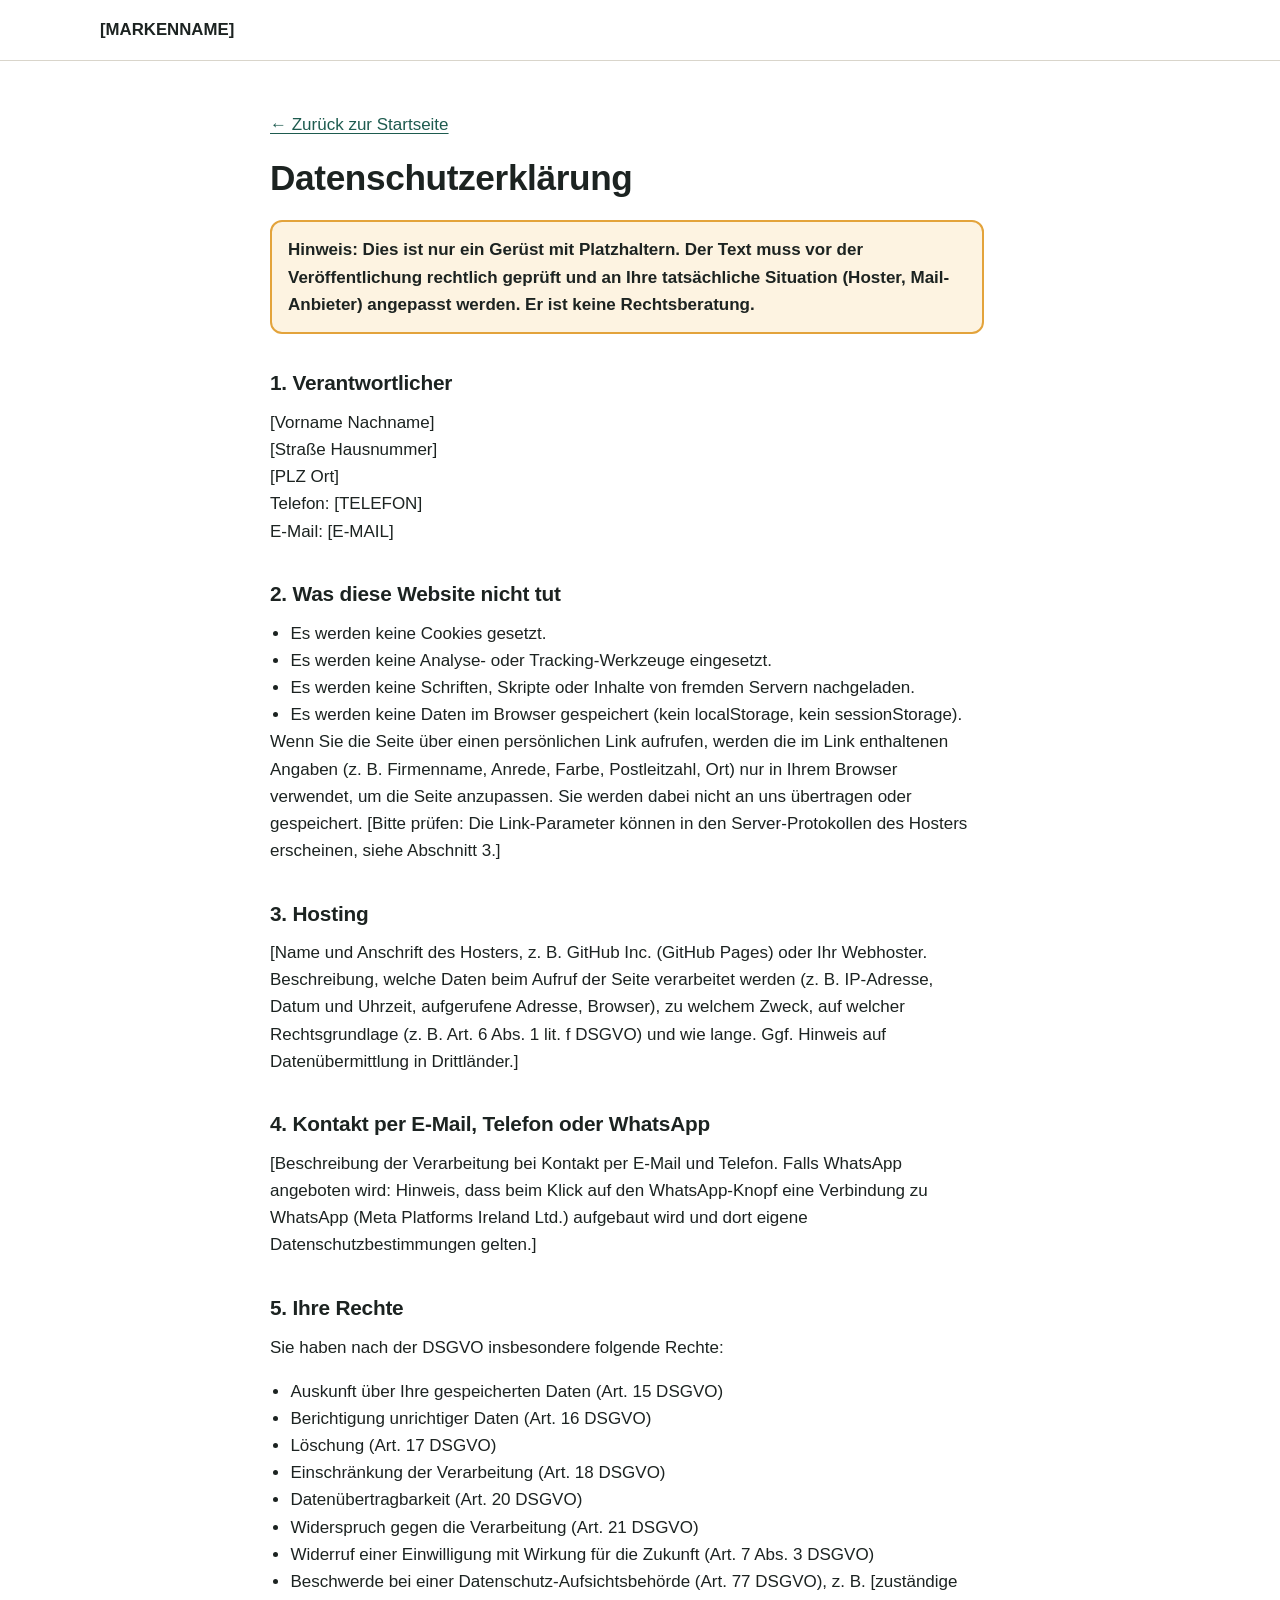
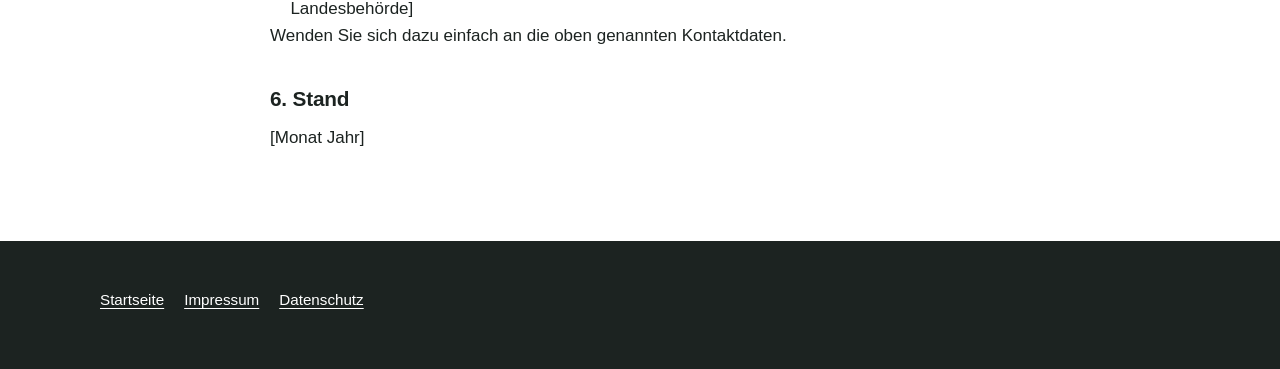
==== datenschutz.html @ 6f890421 "Landingpage auf alle Handwerksbetriebe ausrichten, Browser-Cache umgehen - Neues Standard-Gewerk „ha" ====
<!doctype html>
<html lang="de">
<head>
  <meta charset="utf-8">
  <meta name="viewport" content="width=device-width, initial-scale=1">
  <meta name="robots" content="noindex, nofollow">
  <title>Datenschutzerklärung</title>
  <meta name="description" content="Datenschutzerklärung: keine Cookies, kein Tracking, keine fremden Server.">
  <link rel="icon" href="data:image/svg+xml,%3Csvg xmlns='http://www.w3.org/2000/svg' viewBox='0 0 32 32'%3E%3Crect width='32' height='32' rx='7' fill='%231E5B4F'/%3E%3Cpath d='M9 17l4.5 4.5L23 11' fill='none' stroke='%23E3A33B' stroke-width='3.5' stroke-linecap='round' stroke-linejoin='round'/%3E%3C/svg%3E">
  <link rel="stylesheet" href="style.css?v=5">
</head>
<body>
<header class="site-header">
  <div class="wrap header-inner">
    <a class="logo" href="index.html">[MARKENNAME]</a>
  </div>
</header>

<main class="page">
  <div class="wrap narrow">
    <a class="back-link" href="index.html">← Zurück zur Startseite</a>
    <h1>Datenschutzerklärung</h1>

    <p class="placeholder-note">Hinweis: Dies ist nur ein Gerüst mit Platzhaltern. Der Text muss vor der Veröffentlichung rechtlich geprüft und an Ihre tatsächliche Situation (Hoster, Mail-Anbieter) angepasst werden. Er ist keine Rechtsberatung.</p>

    <h2>1. Verantwortlicher</h2>
    <p>
      [Vorname Nachname]<br>
      [Straße Hausnummer]<br>
      [PLZ Ort]<br>
      Telefon: [TELEFON]<br>
      E-Mail: [E-MAIL]
    </p>

    <h2>2. Was diese Website nicht tut</h2>
    <ul>
      <li>Es werden keine Cookies gesetzt.</li>
      <li>Es werden keine Analyse- oder Tracking-Werkzeuge eingesetzt.</li>
      <li>Es werden keine Schriften, Skripte oder Inhalte von fremden Servern nachgeladen.</li>
      <li>Es werden keine Daten im Browser gespeichert (kein localStorage, kein sessionStorage).</li>
    </ul>
    <p>Wenn Sie die Seite über einen persönlichen Link aufrufen, werden die im Link enthaltenen Angaben (z. B. Firmenname, Anrede, Farbe, Postleitzahl, Ort) nur in Ihrem Browser verwendet, um die Seite anzupassen. Sie werden dabei nicht an uns übertragen oder gespeichert. [Bitte prüfen: Die Link-Parameter können in den Server-Protokollen des Hosters erscheinen, siehe Abschnitt 3.]</p>

    <h2>3. Hosting</h2>
    <p>[Name und Anschrift des Hosters, z. B. GitHub Inc. (GitHub Pages) oder Ihr Webhoster. Beschreibung, welche Daten beim Aufruf der Seite verarbeitet werden (z. B. IP-Adresse, Datum und Uhrzeit, aufgerufene Adresse, Browser), zu welchem Zweck, auf welcher Rechtsgrundlage (z. B. Art. 6 Abs. 1 lit. f DSGVO) und wie lange. Ggf. Hinweis auf Datenübermittlung in Drittländer.]</p>

    <h2>4. Kontakt per E-Mail, Telefon oder WhatsApp</h2>
    <p>[Beschreibung der Verarbeitung bei Kontakt per E-Mail und Telefon. Falls WhatsApp angeboten wird: Hinweis, dass beim Klick auf den WhatsApp-Knopf eine Verbindung zu WhatsApp (Meta Platforms Ireland Ltd.) aufgebaut wird und dort eigene Datenschutzbestimmungen gelten.]</p>

    <h2>5. Ihre Rechte</h2>
    <p>Sie haben nach der DSGVO insbesondere folgende Rechte:</p>
    <ul>
      <li>Auskunft über Ihre gespeicherten Daten (Art. 15 DSGVO)</li>
      <li>Berichtigung unrichtiger Daten (Art. 16 DSGVO)</li>
      <li>Löschung (Art. 17 DSGVO)</li>
      <li>Einschränkung der Verarbeitung (Art. 18 DSGVO)</li>
      <li>Datenübertragbarkeit (Art. 20 DSGVO)</li>
      <li>Widerspruch gegen die Verarbeitung (Art. 21 DSGVO)</li>
      <li>Widerruf einer Einwilligung mit Wirkung für die Zukunft (Art. 7 Abs. 3 DSGVO)</li>
      <li>Beschwerde bei einer Datenschutz-Aufsichtsbehörde (Art. 77 DSGVO), z. B. [zuständige Landesbehörde]</li>
    </ul>
    <p>Wenden Sie sich dazu einfach an die oben genannten Kontaktdaten.</p>

    <h2>6. Stand</h2>
    <p>[Monat Jahr]</p>
  </div>
</main>

<footer class="site-footer">
  <div class="wrap footer-inner">
    <nav aria-label="Rechtliches">
      <ul>
        <li><a href="index.html">Startseite</a></li>
        <li><a href="impressum.html">Impressum</a></li>
        <li><a href="datenschutz.html" aria-current="page">Datenschutz</a></li>
      </ul>
    </nav>
  </div>
</footer>
</body>
</html>
---- style.css ----
/* ==========================================================
   Landingpage Anfrage-Assistent – Gestaltung
   Farben werden aus config.js überschrieben (--primary, --accent).
   ========================================================== */

:root {
  --primary: #1E5B4F;
  --primary-dark: #154238;
  --on-primary: #ffffff;
  --accent: #E3A33B;
  --on-accent: #1c2321;
  --demo-accent: #1E5B4F;
  --on-demo: #ffffff;

  --ink: #1c2321;
  --muted: #4b5753;
  --bg: #ffffff;
  --bg-soft: #f6f4ef;
  --bg-tint: #eaf1ee;
  --line: #d9d5cb;
  --line-strong: #8c948f;
  --danger: #a4231b;
  --danger-bg: #fbeceb;
  --warn-bg: #fdf3e1;
  --focus: #0b57d0;

  --radius: 14px;
  --radius-small: 10px;
  --shadow: 0 1px 2px rgba(28, 35, 33, .06), 0 8px 24px rgba(28, 35, 33, .08);
  --header-h: 60px;
  --font: -apple-system, BlinkMacSystemFont, "Segoe UI", Roboto, "Helvetica Neue", Arial, sans-serif;
  color-scheme: light;
}

*, *::before, *::after { box-sizing: border-box; }

html {
  -webkit-text-size-adjust: 100%;
  text-size-adjust: 100%;
  scroll-behavior: smooth;
  scroll-padding-top: calc(var(--header-h) + 12px);
}

body {
  margin: 0;
  background: var(--bg);
  color: var(--ink);
  font-family: var(--font);
  font-size: 1.0625rem;   /* 17px */
  line-height: 1.6;
  overflow-x: hidden;
}

img, svg { max-width: 100%; }
p { margin: 0 0 1em; }
h1, h2, h3 { line-height: 1.2; margin: 0 0 .6em; color: var(--ink); letter-spacing: -.01em; }
h1 { font-size: clamp(1.75rem, 1.2rem + 3.2vw, 2.9rem); font-weight: 800; }
h2 { font-size: clamp(1.5rem, 1.15rem + 1.8vw, 2.2rem); font-weight: 800; }
h3 { font-size: 1.125rem; font-weight: 700; }
a { color: var(--primary); text-decoration-thickness: 1px; text-underline-offset: 3px; }
a:hover { color: var(--primary-dark); }
strong { font-weight: 700; }
small { font-size: .875em; }
ul, ol { padding: 0; margin: 0; }

:focus-visible { outline: 3px solid var(--focus); outline-offset: 3px; border-radius: 4px; }

.sprite { position: absolute; width: 0; height: 0; overflow: hidden; }
.icon {
  width: 1.25em; height: 1.25em; flex: none;
  fill: none; stroke: currentColor; stroke-width: 1.9;
  stroke-linecap: round; stroke-linejoin: round;
  vertical-align: -.2em;
}

.visually-hidden {
  position: absolute !important; width: 1px; height: 1px; padding: 0; margin: -1px;
  overflow: hidden; clip: rect(0 0 0 0); white-space: nowrap; border: 0;
}
.muted { color: var(--muted); }
[hidden] { display: none !important; }

.skip-link {
  position: absolute; left: 12px; top: -100px; z-index: 100;
  background: var(--ink); color: #fff; padding: 12px 16px; border-radius: 8px;
}
.skip-link:focus { top: 12px; color: #fff; }

.wrap { width: 100%; max-width: 1120px; margin: 0 auto; padding: 0 20px; }
.wrap.narrow { max-width: 780px; }
@media (max-width: 359px) { .wrap { padding: 0 16px; } }

/* ---------- Knöpfe ---------- */
.btn {
  display: inline-flex; align-items: center; justify-content: center; gap: .5em;
  min-height: 52px; padding: 12px 22px;
  border: 2px solid transparent; border-radius: 12px;
  font: inherit; font-weight: 700; font-size: 1.0625rem; line-height: 1.2;
  text-align: center; text-decoration: none; cursor: pointer;
  transition: background-color .15s, border-color .15s, color .15s, transform .15s;
}
.btn:active { transform: translateY(1px); }
.btn-primary { background: var(--primary); color: var(--on-primary); }
.btn-primary:hover { background: var(--primary-dark); color: var(--on-primary); }
.btn-secondary { background: var(--bg); color: var(--primary); border-color: var(--primary); }
.btn-secondary:hover { background: var(--bg-tint); color: var(--primary-dark); }
.btn-accent { background: var(--accent); color: var(--on-accent); }
.btn-accent:hover { background: #d4922a; color: var(--on-accent); }
.btn-ghost { background: transparent; color: var(--ink); border-color: var(--line); }
.btn-ghost:hover { border-color: var(--line-strong); }
.btn-small { min-height: 48px; padding: 8px 16px; font-size: 1rem; border-radius: 10px; }
.btn[disabled] { opacity: .6; cursor: progress; }
.btn-row { display: flex; flex-wrap: wrap; gap: 12px; }
.btn-row-tight { gap: 8px; }

/* ---------- 1. Kopfzeile ---------- */
.site-header {
  position: sticky; top: 0; z-index: 50;
  background: rgba(255, 255, 255, .96);
  border-bottom: 1px solid var(--line);
}
@supports (backdrop-filter: blur(8px)) {
  .site-header { background: rgba(255, 255, 255, .88); backdrop-filter: blur(8px); }
}
.header-inner { display: flex; align-items: center; justify-content: space-between; gap: 12px; min-height: var(--header-h); }
.logo {
  display: inline-flex; align-items: center; gap: 10px; min-height: 48px;
  color: var(--ink); font-weight: 800; font-size: 1.05rem; text-decoration: none;
  overflow: hidden; white-space: nowrap; text-overflow: ellipsis; min-width: 0;
}
.logo span:last-child { overflow: hidden; text-overflow: ellipsis; }
.logo-mark {
  display: inline-grid; place-items: center; width: 32px; height: 32px; flex: none;
  background: var(--primary); color: var(--accent); border-radius: 8px;
}
.logo-mark .icon { stroke-width: 3; width: 20px; height: 20px; }
.site-header .btn-small { min-height: 44px; padding: 8px 14px; font-size: .95rem; white-space: nowrap; }
@media (max-width: 359px) {
  .site-header .btn-small { padding: 8px 10px; font-size: .875rem; }
  .logo-mark { display: none; }
}

/* ---------- 2. Hero ---------- */
.hero { padding: 28px 0 56px; background: linear-gradient(180deg, var(--bg-tint) 0%, var(--bg) 100%); }
.hero-grid { display: grid; gap: 40px; align-items: center; }
.eyebrow {
  display: inline-block; margin-bottom: .9em; padding: 4px 12px;
  background: var(--bg); border: 1px solid var(--line); border-radius: 999px;
  color: var(--primary-dark); font-weight: 700; font-size: .95rem;
}
.greeting { font-size: 1.0625rem; font-weight: 500; color: var(--ink); margin-bottom: .6em; }
.hero h1 { max-width: 20ch; }
.lead { font-size: 1.125rem; color: var(--ink); max-width: 36em; margin-bottom: 1.4em; }
.trust {
  list-style: none; display: flex; flex-wrap: wrap; gap: 6px 16px;
  margin-top: 22px; color: var(--muted); font-size: .95rem;
}
.trust li { display: inline-flex; align-items: center; gap: 6px; }
.trust li::before {
  content: ""; width: 8px; height: 8px; border-radius: 50%; background: var(--accent); flex: none;
}

.hero-visual { margin: 0; display: grid; justify-items: center; gap: 12px; }
.hero-visual figcaption { color: var(--muted); font-size: .95rem; text-align: center; }

/* Handy-Nachbau */
.phone {
  width: 280px; height: 540px;
  padding: 10px; border-radius: 40px;
  background: #1c2321;
  box-shadow: 0 30px 60px -20px rgba(28, 35, 33, .45), inset 0 0 0 2px #3a4541;
}
.phone-screen {
  height: 100%; border-radius: 31px; overflow: hidden;
  background: #fff; display: flex; flex-direction: column;
  font-size: 13px; line-height: 1.35; color: #1c2321;
}
.ph-status { display: flex; justify-content: space-between; align-items: center; padding: 10px 22px 4px; font-weight: 700; font-size: 12px; }
.ph-dots { width: 54px; height: 10px; border-radius: 5px; background: #1c2321; }
.ph-top { background: var(--demo-accent); color: var(--on-demo); padding: 12px 16px; font-weight: 800; font-size: 15px; overflow: hidden; white-space: nowrap; text-overflow: ellipsis; }
.ph-body { flex: 1; display: flex; flex-direction: column; padding: 14px 14px 16px; }
.ph-progress { display: grid; gap: 6px; font-size: 11.5px; color: #4b5753; margin-bottom: 12px; }
.ph-bar { height: 6px; background: #e7e5df; border-radius: 3px; overflow: hidden; }
.ph-bar span { display: block; width: 16.7%; height: 100%; background: var(--demo-accent); }
.ph-q { font-weight: 800; font-size: 17px; margin: 0 0 12px; }
.ph-tiles { display: grid; grid-template-columns: 1fr 1fr; gap: 8px; }
.ph-tile {
  display: flex; flex-direction: column; align-items: center; justify-content: center; gap: 6px;
  min-height: 84px; padding: 8px 6px; text-align: center;
  border: 1.5px solid #d9d5cb; border-radius: 12px; font-weight: 600; font-size: 12.5px;
  overflow: hidden;
}
.ph-tile .icon { width: 26px; height: 26px; color: var(--demo-accent); }
.ph-tile.is-selected { border-color: var(--demo-accent); box-shadow: inset 0 0 0 1.5px var(--demo-accent); background: color-mix(in srgb, var(--demo-accent) 8%, #fff); }
.ph-next {
  margin-top: auto; display: block; text-align: center; padding: 12px;
  border-radius: 10px; background: var(--demo-accent); color: var(--on-demo); font-weight: 800; font-size: 14px;
}

@media (min-width: 900px) {
  .hero { padding: 56px 0 80px; }
  .hero-grid { grid-template-columns: 1.2fr .8fr; gap: 56px; }
  .lead { font-size: 1.25rem; }
  .phone { width: 300px; height: 580px; }
}

/* ---------- Abschnitte allgemein ---------- */
.section { padding: clamp(56px, 8vw, 100px) 0; }
.section-soft { background: var(--bg-soft); }
.section-lead { font-size: 1.125rem; max-width: 40em; color: var(--ink); margin-bottom: 2em; }
.section-note { max-width: 40em; margin-top: 2em; font-size: 1.0625rem; }

/* ---------- 3. Problem ---------- */
.problems { list-style: none; display: grid; gap: 20px; margin-top: 1.4em; }
.problems li { display: flex; gap: 16px; align-items: flex-start; }
.problems p { margin: 0; max-width: 32em; padding-top: 8px; }
.problem-icon {
  display: grid; place-items: center; width: 48px; height: 48px; flex: none;
  border-radius: 12px; background: var(--bg); border: 1px solid var(--line); color: var(--primary);
}
.problem-icon .icon { width: 26px; height: 26px; }
@media (min-width: 760px) {
  .problems { grid-template-columns: 1fr 1fr; gap: 28px 40px; }
}

/* ---------- 4. Ablauf ---------- */
.steps { list-style: none; display: grid; gap: 0; margin-top: 1.4em; counter-reset: none; }
.steps li { position: relative; padding: 0 0 32px 68px; }
.steps li:last-child { padding-bottom: 0; }
.steps li::before {  /* Verbindungslinie */
  content: ""; position: absolute; left: 23px; top: 48px; bottom: 0; width: 2px;
  background: repeating-linear-gradient(180deg, var(--line-strong) 0 6px, transparent 6px 12px);
}
.steps li:last-child::before { display: none; }
.step-num {
  position: absolute; left: 0; top: 0;
  display: grid; place-items: center; width: 48px; height: 48px; border-radius: 50%;
  background: var(--primary); color: var(--on-primary); font-weight: 800; font-size: 1.25rem;
}
.steps h3 { font-size: 1.1875rem; padding-top: 10px; max-width: 26em; }
.steps p { color: var(--ink); margin: 0; max-width: 32em; }

@media (min-width: 760px) {
  .steps { grid-template-columns: repeat(3, 1fr); gap: 32px; }
  .steps li { padding: 68px 0 0; }
  .steps li::before { left: 60px; right: -24px; top: 23px; bottom: auto; width: auto; height: 2px;
    background: repeating-linear-gradient(90deg, var(--line-strong) 0 6px, transparent 6px 12px); }
  .steps h3 { padding-top: 0; }
}

.flow { margin-top: 44px; padding-top: 28px; border-top: 1px solid var(--line); }
.flow-title { font-weight: 700; margin-bottom: 12px; }
.flow-list { list-style: none; display: flex; flex-wrap: wrap; gap: 8px; counter-reset: flow; }
.flow-list li {
  counter-increment: flow; display: inline-flex; align-items: center; gap: 8px;
  padding: 6px 14px 6px 6px; border-radius: 999px; background: var(--bg-tint); font-weight: 600; font-size: .975rem;
}
.flow-list li::before {
  content: counter(flow); display: grid; place-items: center; width: 28px; height: 28px; border-radius: 50%;
  background: var(--bg); color: var(--primary-dark); font-weight: 800; font-size: .875rem;
}

/* ---------- 5. E-Mail ---------- */
.mail-grid { display: grid; gap: 36px; align-items: start; }
@media (min-width: 900px) { .mail-grid { grid-template-columns: 1.35fr 1fr; gap: 48px; } }

.mail {
  position: relative; background: var(--bg); border: 1px solid var(--line);
  border-radius: var(--radius); box-shadow: var(--shadow); overflow: hidden; font-size: 1rem;
}
.example-badge {
  position: absolute; top: 12px; right: 12px; margin: 0; padding: 3px 10px;
  background: var(--warn-bg); border: 1px solid #e8c98f; color: #6b4a0e; border-radius: 999px;
  font-size: .8125rem; font-weight: 700;
}
.mail-head { padding: 48px 18px 14px; border-bottom: 1px solid var(--line); background: #fbfaf7; }
.mail-head p { margin: 0 0 6px; overflow-wrap: anywhere; }
.mh-label { display: inline-block; min-width: 6.5em; color: var(--muted); font-size: .875rem; }
.mail-subject strong { font-size: 1.0625rem; }
.mail-body { padding: 16px 18px 20px; }
.urgency {
  display: flex; align-items: center; gap: 10px; flex-wrap: wrap;
  margin: 0 0 16px; padding: 12px 14px; border-radius: var(--radius-small);
  background: var(--danger-bg); border-left: 6px solid var(--danger); color: #6e1812; font-weight: 700;
}
.urgency.is-normal { background: var(--bg-tint); border-left-color: var(--primary); color: var(--primary-dark); }
.facts { display: grid; grid-template-columns: 1fr 1fr; gap: 10px; margin: 0 0 18px; }
.facts div { padding: 10px 12px; background: var(--bg-soft); border-radius: var(--radius-small); }
.facts dt { font-size: .8125rem; color: var(--muted); }
.facts dd { margin: 0; font-weight: 700; overflow-wrap: anywhere; }
.mail-h {
  display: flex; align-items: center; gap: 10px;
  font-size: .9375rem; text-transform: uppercase; letter-spacing: .06em; color: var(--primary-dark);
  margin: 18px 0 8px; padding-bottom: 6px; border-bottom: 1px solid var(--line);
}
.rows { display: grid; grid-template-columns: minmax(6.5em, auto) 1fr; gap: 4px 14px; margin: 0 0 8px; }
.rows dt { color: var(--muted); }
.rows dd { margin: 0; overflow-wrap: anywhere; }
.mail-msg { margin: 10px 0 0; padding: 10px 14px; border-left: 3px solid var(--line-strong); color: var(--ink); font-style: italic; }
.mail-msg:empty { display: none; }
.photos { list-style: none; display: grid; grid-template-columns: repeat(4, 1fr); gap: 8px; }
.photos li {
  aspect-ratio: 1; display: flex; flex-direction: column; align-items: center; justify-content: center; gap: 4px;
  border-radius: 8px; color: #33403b; font-size: .75rem; text-align: center; padding: 4px; line-height: 1.2;
}
.photos li .icon { width: 22px; height: 22px; opacity: .75; }
.photos li:nth-child(4n+1) { background: #e3ebe6; }
.photos li:nth-child(4n+2) { background: #efe6d6; }
.photos li:nth-child(4n+3) { background: #e2e6ea; }
.photos li:nth-child(4n+4) { background: #ece3e0; }
.mail-reply {
  display: inline-flex; align-items: center; gap: 8px; margin: 18px 0 0; padding: 8px 16px;
  border: 1.5px solid var(--line-strong); border-radius: 999px; font-weight: 700;
}

.marker {
  display: inline-grid; place-items: center; width: 26px; height: 26px; flex: none;
  border-radius: 50%; background: var(--accent); color: var(--on-accent);
  font-size: .875rem; font-weight: 800; font-style: normal; letter-spacing: 0; text-transform: none; line-height: 1;
  vertical-align: middle;
}
.mail-notes { list-style: none; display: grid; gap: 22px; }
.mail-notes li { display: flex; gap: 14px; }
.mail-notes .marker { width: 34px; height: 34px; font-size: 1rem; }
.mail-notes h3 { margin: 4px 0 .3em; }
.mail-notes p { margin: 0; }

/* ---------- 6. Rechner ---------- */
.calc { display: grid; gap: 28px; align-items: start; }
@media (min-width: 960px) {
  .calc { grid-template-columns: 1.15fr 1fr; gap: 48px; }
  .calc-result { position: sticky; top: calc(var(--header-h) + 20px); }
  .calc-mini { display: none !important; }
}
.calc-inputs { display: grid; gap: 22px; }
.calc-group { border: 0; margin: 0; padding: 0; min-width: 0; }
.calc-group legend { padding: 0; font-weight: 800; font-size: 1.125rem; margin-bottom: 10px; }
.calc-field { padding: 14px 0; border-top: 1px solid var(--line); }
.calc-field:first-of-type { border-top: 0; padding-top: 4px; }
.calc-row { display: flex; align-items: flex-end; justify-content: space-between; gap: 14px; }
.calc-field label { font-weight: 600; flex: 1; line-height: 1.35; }
.num-wrap { display: inline-flex; align-items: center; gap: 6px; flex: none; }
.num-wrap input {
  width: 5.2em; min-height: 48px; padding: 8px 10px; text-align: right;
  font: inherit; font-weight: 700; color: var(--ink);
  border: 1.5px solid var(--line-strong); border-radius: 10px; background: var(--bg);
  -moz-appearance: textfield; appearance: textfield;
}
.num-wrap input::-webkit-outer-spin-button, .num-wrap input::-webkit-inner-spin-button { -webkit-appearance: none; margin: 0; }
.num-wrap .unit { min-width: 2.2em; color: var(--muted); font-weight: 600; }
.calc-field input[type="range"] { width: 100%; margin: 12px 0 0; height: 32px; accent-color: var(--primary); background: transparent; cursor: pointer; }

.calc-mini {
  position: sticky; bottom: 10px; z-index: 5;
  display: flex; justify-content: space-between; align-items: center; gap: 10px;
  padding: 12px 16px; border-radius: 12px; background: var(--primary); color: var(--on-primary);
  font-weight: 700; font-size: .95rem; box-shadow: var(--shadow);
}
.calc-mini:empty { display: none; }

.calc-result {
  background: var(--bg); border: 2px solid var(--primary); border-radius: var(--radius);
  padding: 22px 20px; box-shadow: var(--shadow);
}
.calc-result h3 { font-size: 1.25rem; }
.res-big { font-size: 1.125rem; font-weight: 600; margin: 14px 0 2px; line-height: 1.35; }
.res-num { display: block; font-size: clamp(2rem, 1.6rem + 2vw, 2.6rem); font-weight: 800; color: var(--primary); line-height: 1.1; }
.res-sub { color: var(--muted); margin: 0 0 6px; }
.res-payback {
  margin: 18px 0 0; padding: 12px 14px; border-radius: var(--radius-small);
  background: var(--bg-tint); font-weight: 600;
}
.res-small { font-size: .9375rem; color: var(--muted); }
.res-disclaimer { margin: 10px 0 0; font-weight: 700; font-size: .9375rem; }
.res-details { margin-top: 12px; font-size: .9375rem; }
.res-details summary { cursor: pointer; min-height: 48px; display: flex; align-items: center; color: var(--primary); font-weight: 700; }
.res-details ol { padding-left: 1.3em; display: grid; gap: 6px; }

/* ---------- 7. Leistungen ---------- */
.two-col { display: grid; gap: 40px; align-items: start; }
@media (min-width: 900px) { .two-col { grid-template-columns: 1fr 1fr; gap: 56px; } }
.checklist { list-style: none; display: grid; gap: 14px; margin: 1em 0 1.4em; }
.checklist li { display: flex; gap: 12px; align-items: flex-start; max-width: 34em; }
.checklist .icon { width: 26px; height: 26px; color: var(--primary); stroke-width: 2.6; margin-top: 1px; }
.privacy-box { padding: 24px 22px; border-radius: var(--radius); background: var(--bg); border-left: 6px solid var(--primary); }
.privacy-box h3 { display: flex; gap: 10px; align-items: flex-start; font-size: 1.1875rem; }
.privacy-box h3 .icon { width: 28px; height: 28px; color: var(--primary); }
.privacy-box ul { list-style: none; display: grid; gap: 10px; }
.privacy-box li { max-width: 34em; }

/* ---------- Referenzen ---------- */
.refs { display: grid; gap: 20px; }
@media (min-width: 760px) { .refs { grid-template-columns: repeat(2, 1fr); } }
.ref { margin: 0; padding: 20px; border-left: 4px solid var(--accent); background: var(--bg-soft); border-radius: 0 var(--radius-small) var(--radius-small) 0; }
.ref blockquote { margin: 0 0 10px; font-size: 1.0625rem; }
.ref figcaption { color: var(--muted); font-size: .95rem; }

/* ---------- 8. Preise ---------- */
.pilot {
  display: flex; gap: 14px; align-items: flex-start; margin-bottom: 26px; padding: 16px 18px;
  background: var(--warn-bg); border: 2px solid var(--accent); border-radius: var(--radius);
  font-weight: 600; max-width: 46em;
}
.pilot .icon { width: 28px; height: 28px; color: #7a5410; margin-top: 1px; }
.pilot p { margin: 0; }
.prices { display: grid; gap: 20px; }
@media (min-width: 760px) { .prices { grid-template-columns: 1fr 1fr; max-width: 900px; } }
.price {
  display: flex; flex-direction: column; padding: 24px 22px; border-radius: var(--radius);
  background: var(--bg); border: 1.5px solid var(--line); box-shadow: var(--shadow);
}
.price.is-featured { border: 2px solid var(--primary); }
.price h3 { font-size: 1.375rem; margin-bottom: .4em; display: flex; justify-content: space-between; align-items: center; gap: 10px; flex-wrap: wrap; }
.price-tag { font-size: .8125rem; font-weight: 700; padding: 3px 10px; border-radius: 999px; background: var(--bg-tint); color: var(--primary-dark); }
.price-once { margin: 0; font-size: 2rem; font-weight: 800; line-height: 1.15; }
.price-once small { display: block; font-size: 1rem; font-weight: 600; color: var(--muted); }
.price-once s { color: var(--muted); font-weight: 600; font-size: 1.25rem; margin-right: 6px; }
.price-monthly { margin: 4px 0 16px; font-size: 1.125rem; font-weight: 700; color: var(--primary-dark); }
.price .checklist { margin: 0 0 20px; gap: 10px; }
.price .btn { margin-top: auto; }
.price-notes { margin-top: 20px; color: var(--muted); font-size: .9375rem; max-width: 46em; }

/* ---------- 9. Kontakt ---------- */
.direct-phone { display: flex; align-items: center; gap: 10px; font-size: 1.5rem; font-weight: 800; margin-bottom: 14px; }
.direct-phone .icon { color: var(--primary); }
.phone-number { user-select: all; -webkit-user-select: all; }
.copy-status { min-height: 1.6em; margin: 8px 0 0; color: var(--primary-dark); font-weight: 600; font-size: .95rem; }

/* Formularfelder (genutzt von link-bauen.html) */
.field { margin-bottom: 16px; }
.field > label { display: block; font-weight: 700; margin-bottom: 6px; }

/* ---------- 10. FAQ ---------- */
.faq { display: grid; gap: 0; border-top: 1px solid var(--line); }
.faq details { border-bottom: 1px solid var(--line); }
.faq summary {
  display: flex; justify-content: space-between; align-items: center; gap: 16px;
  min-height: 60px; padding: 14px 0; cursor: pointer; list-style: none;
  font-weight: 700; font-size: 1.0625rem;
}
.faq summary::-webkit-details-marker { display: none; }
.faq summary::after {
  content: ""; width: 12px; height: 12px; flex: none; margin-right: 6px;
  border-right: 2.5px solid var(--primary); border-bottom: 2.5px solid var(--primary);
  transform: rotate(45deg) translateY(-3px); transition: transform .2s;
}
.faq details[open] summary::after { transform: rotate(-135deg) translateY(-3px); }
.faq details p { margin: 0 0 18px; max-width: 40em; }

/* ---------- 11. Über mich ---------- */
.about { display: grid; gap: 28px; align-items: start; max-width: 860px; }
@media (min-width: 700px) { .about { grid-template-columns: 180px 1fr; } .about.no-photo { grid-template-columns: 1fr; } }
.about-photo { display: block; width: 160px; height: 160px; object-fit: cover; border-radius: 50%; border: 4px solid var(--bg); box-shadow: var(--shadow); }
.about-name { color: var(--muted); }
.about p { max-width: 38em; }

/* ---------- 12. Fußzeile ---------- */
.site-footer { background: var(--ink); color: #e9ecea; padding: 36px 0 44px; font-size: .95rem; }
.site-footer a { color: #fff; }
.site-footer .muted { color: #c2c9c6; }
.site-footer strong { color: #fff; }
.footer-inner { display: grid; gap: 12px; }
.footer-inner p { margin: 0; }
.site-footer ul { list-style: none; display: flex; flex-wrap: wrap; gap: 0 20px; }
.site-footer li a { display: inline-flex; align-items: center; min-height: 48px; }

/* ---------- Unterseiten (Impressum, Datenschutz, Link-Werkzeug) ---------- */
.page { padding: 40px 0 72px; }
.page h1 { font-size: clamp(1.6rem, 1.2rem + 2vw, 2.2rem); }
.page h2 { font-size: 1.3rem; margin-top: 1.8em; }
.page p, .page li { max-width: 42em; }
.page ul { padding-left: 1.2em; }
.placeholder-note { padding: 14px 16px; background: var(--warn-bg); border: 2px solid var(--accent); border-radius: 12px; font-weight: 600; }
.back-link { display: inline-flex; align-items: center; min-height: 48px; margin-bottom: 8px; }

/* ---------- Bewegung ---------- */
@media (prefers-reduced-motion: no-preference) {
  .hero-visual { animation: rise .6s ease-out both; }
}
@keyframes rise { from { opacity: 0; transform: translateY(12px); } to { opacity: 1; transform: none; } }

@media (prefers-reduced-motion: reduce) {
  html { scroll-behavior: auto; }
  *, *::before, *::after { transition: none !important; animation: none !important; }
}

@media print {
  .site-header, .hero-visual, .calc-mini, .skip-link { display: none !important; }
}
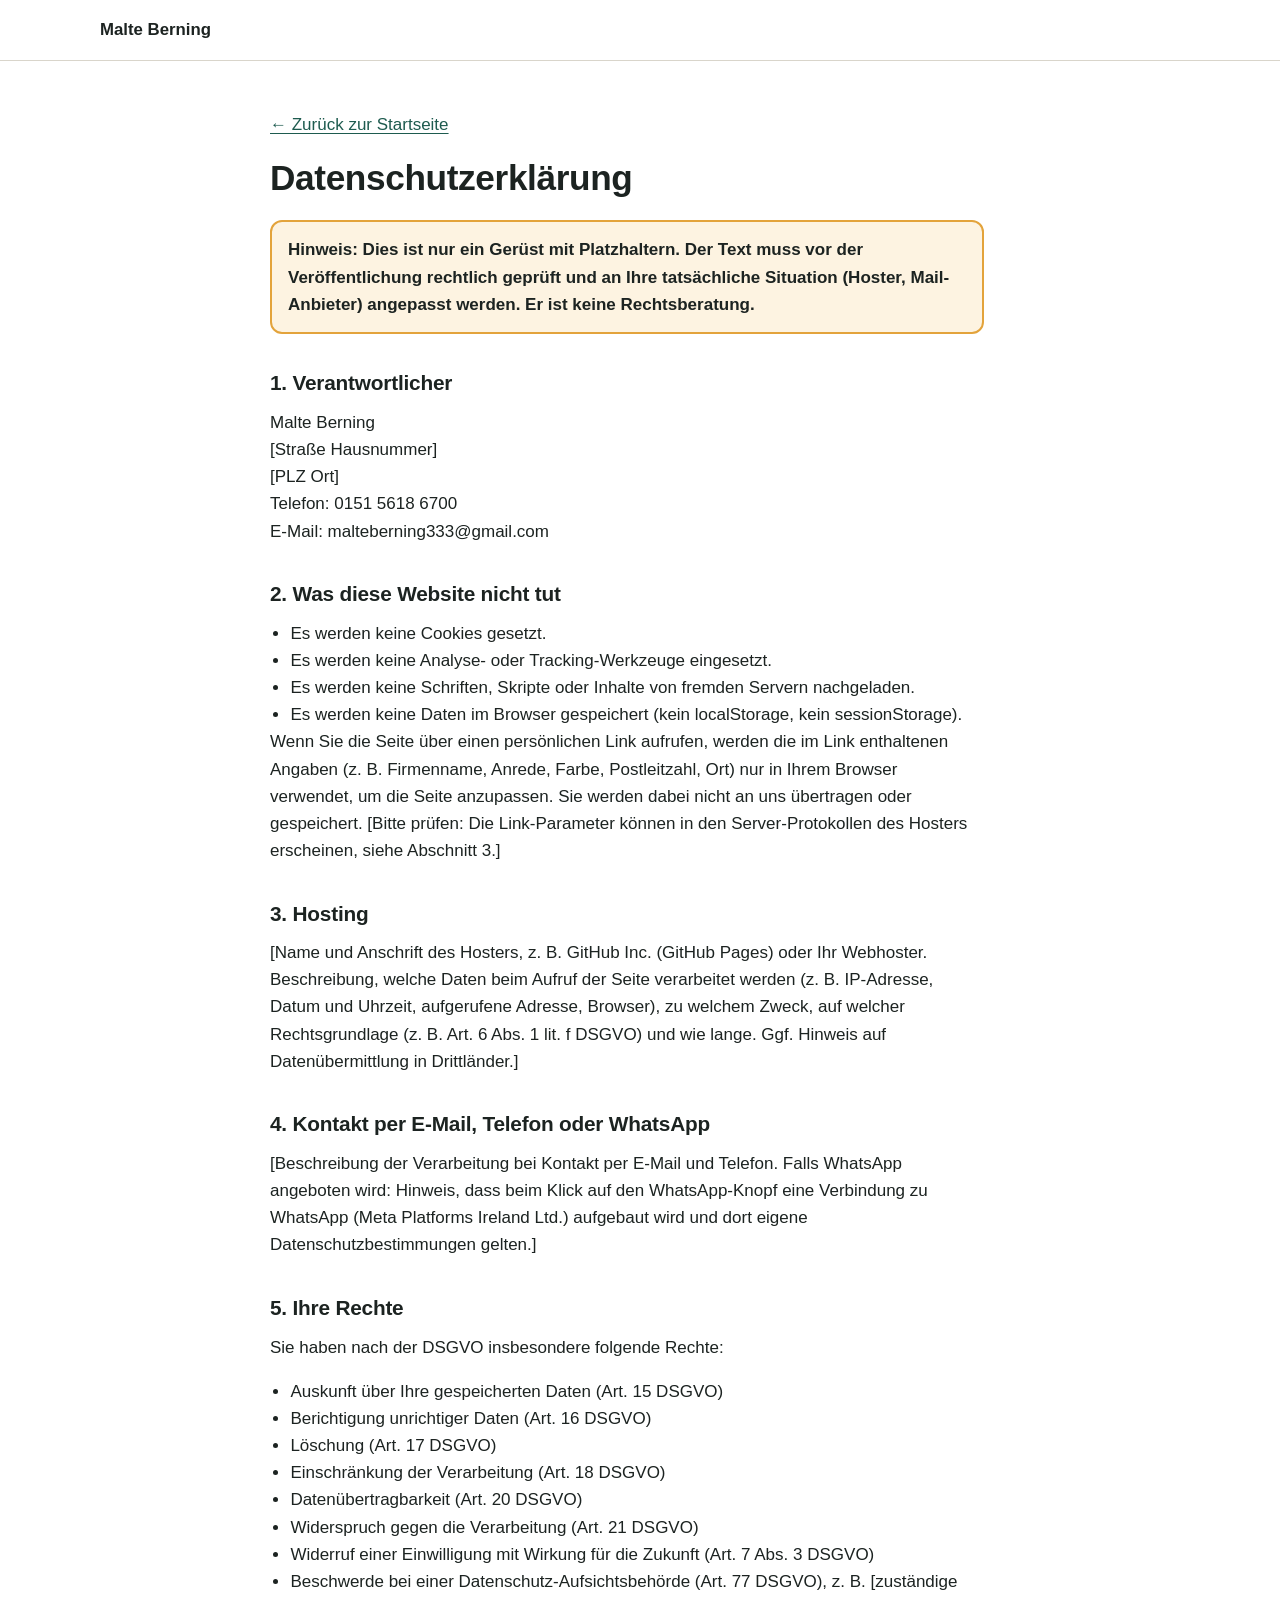
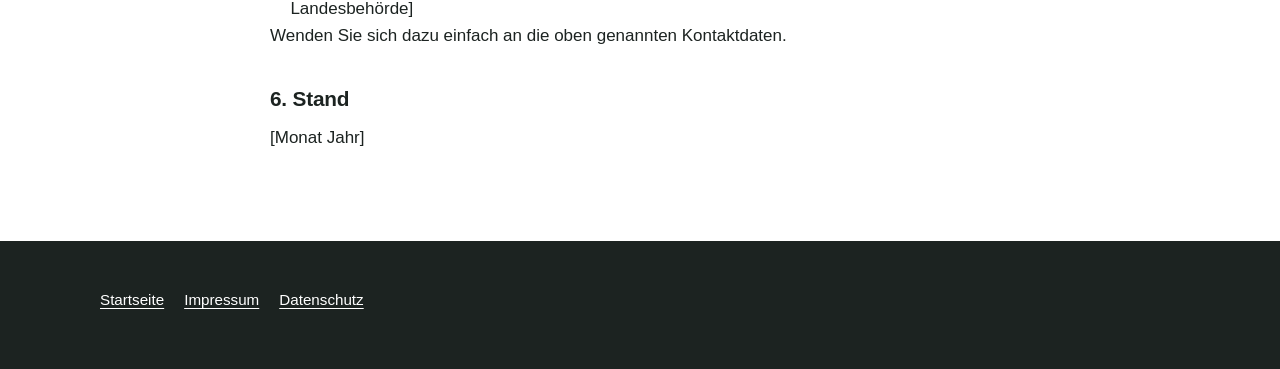
==== commit 02d3c481: "Name, Telefon und E-Mail eintragen - Kopfzeile: „Malte Berning“ mit Zusatz „Anfrage-Assistent für   " ====
--- a/datenschutz.html
+++ b/datenschutz.html
@@ -7,12 +7,12 @@
   <title>Datenschutzerklärung</title>
   <meta name="description" content="Datenschutzerklärung: keine Cookies, kein Tracking, keine fremden Server.">
   <link rel="icon" href="data:image/svg+xml,%3Csvg xmlns='http://www.w3.org/2000/svg' viewBox='0 0 32 32'%3E%3Crect width='32' height='32' rx='7' fill='%231E5B4F'/%3E%3Cpath d='M9 17l4.5 4.5L23 11' fill='none' stroke='%23E3A33B' stroke-width='3.5' stroke-linecap='round' stroke-linejoin='round'/%3E%3C/svg%3E">
-  <link rel="stylesheet" href="style.css?v=5">
+  <link rel="stylesheet" href="style.css?v=6">
 </head>
 <body>
 <header class="site-header">
   <div class="wrap header-inner">
-    <a class="logo" href="index.html">[MARKENNAME]</a>
+    <a class="logo" href="index.html">Malte Berning</a>
   </div>
 </header>
 
@@ -25,11 +25,11 @@
 
     <h2>1. Verantwortlicher</h2>
     <p>
-      [Vorname Nachname]<br>
+      Malte Berning<br>
       [Straße Hausnummer]<br>
       [PLZ Ort]<br>
-      Telefon: [TELEFON]<br>
-      E-Mail: [E-MAIL]
+      Telefon: 0151 5618 6700<br>
+      E-Mail: malteberning333@gmail.com
     </p>
 
     <h2>2. Was diese Website nicht tut</h2>
--- a/style.css
+++ b/style.css
@@ -128,7 +128,9 @@
   color: var(--ink); font-weight: 800; font-size: 1.05rem; text-decoration: none;
   overflow: hidden; white-space: nowrap; text-overflow: ellipsis; min-width: 0;
 }
-.logo span:last-child { overflow: hidden; text-overflow: ellipsis; }
+.logo-text { display: flex; flex-direction: column; min-width: 0; line-height: 1.15; }
+.logo-name { overflow: hidden; text-overflow: ellipsis; white-space: nowrap; }
+.logo-tagline { font-size: .75rem; font-weight: 600; color: var(--muted); white-space: normal; line-height: 1.25; }
 .logo-mark {
   display: inline-grid; place-items: center; width: 32px; height: 32px; flex: none;
   background: var(--primary); color: var(--accent); border-radius: 8px;
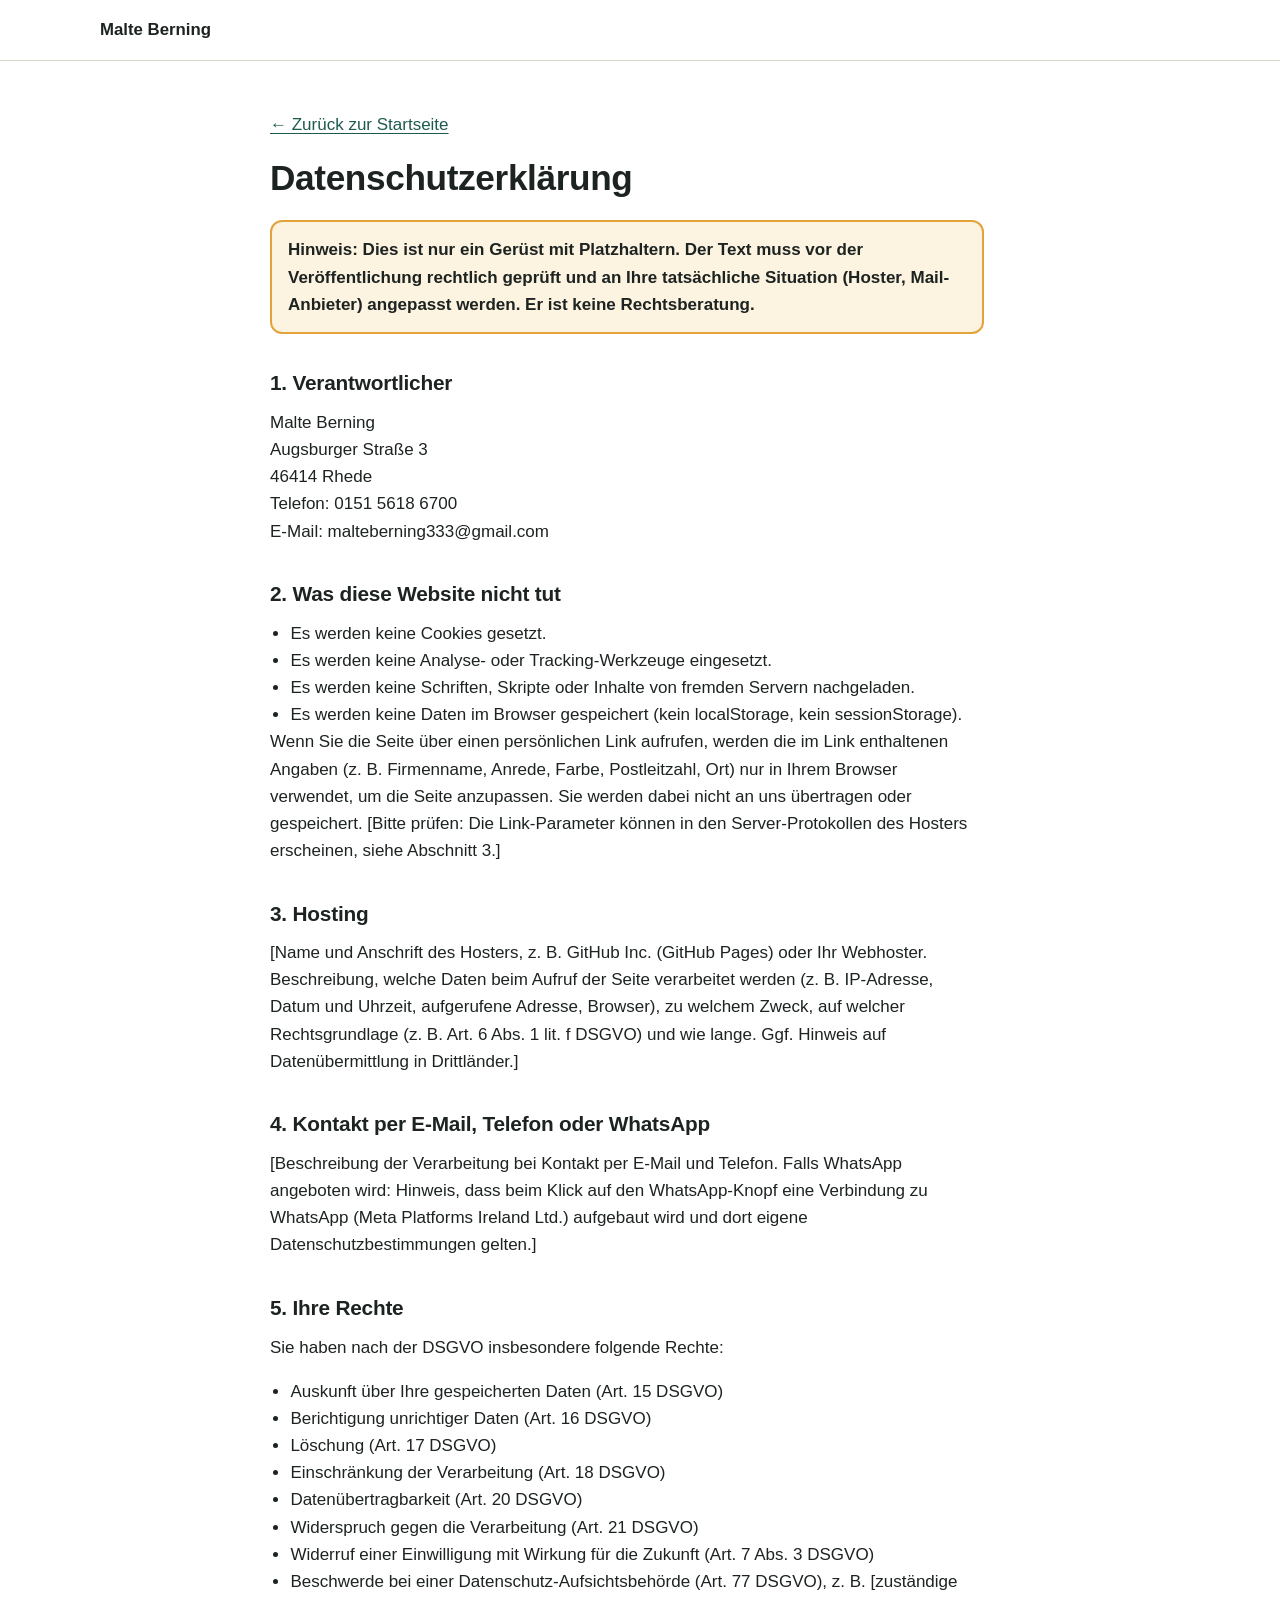
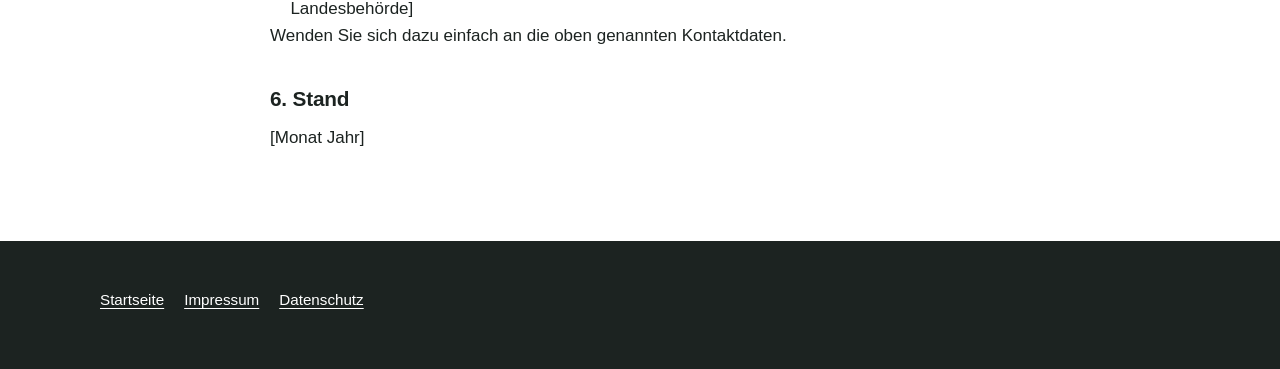
==== commit 1d23edb7: "Anschrift in Impressum und Datenschutzerklärung eintragen Co-Authored-By: Claude Opus 5.5 <noreply@a" ====
--- a/datenschutz.html
+++ b/datenschutz.html
@@ -7,7 +7,7 @@
   <title>Datenschutzerklärung</title>
   <meta name="description" content="Datenschutzerklärung: keine Cookies, kein Tracking, keine fremden Server.">
   <link rel="icon" href="data:image/svg+xml,%3Csvg xmlns='http://www.w3.org/2000/svg' viewBox='0 0 32 32'%3E%3Crect width='32' height='32' rx='7' fill='%231E5B4F'/%3E%3Cpath d='M9 17l4.5 4.5L23 11' fill='none' stroke='%23E3A33B' stroke-width='3.5' stroke-linecap='round' stroke-linejoin='round'/%3E%3C/svg%3E">
-  <link rel="stylesheet" href="style.css?v=6">
+  <link rel="stylesheet" href="style.css?v=9">
 </head>
 <body>
 <header class="site-header">
@@ -26,8 +26,8 @@
     <h2>1. Verantwortlicher</h2>
     <p>
       Malte Berning<br>
-      [Straße Hausnummer]<br>
-      [PLZ Ort]<br>
+      Augsburger Straße 3<br>
+      46414 Rhede<br>
       Telefon: 0151 5618 6700<br>
       E-Mail: malteberning333@gmail.com
     </p>
--- a/style.css
+++ b/style.css
@@ -416,8 +416,9 @@
 .price-tag { font-size: .8125rem; font-weight: 700; padding: 3px 10px; border-radius: 999px; background: var(--bg-tint); color: var(--primary-dark); }
 .price-once { margin: 0; font-size: 2rem; font-weight: 800; line-height: 1.15; }
 .price-once small { display: block; font-size: 1rem; font-weight: 600; color: var(--muted); }
-.price-once s { color: var(--muted); font-weight: 600; font-size: 1.25rem; margin-right: 6px; }
-.price-monthly { margin: 4px 0 16px; font-size: 1.125rem; font-weight: 700; color: var(--primary-dark); }
+.price-old { display: block; color: #b3261e; font-size: 1.375rem; font-weight: 700; text-decoration-thickness: 2px; }
+.price-sale { display: block; color: #1a7f37; }
+.price-monthly { margin: 12px 0 16px; font-size: 1.125rem; font-weight: 700; color: var(--primary-dark); }
 .price .checklist { margin: 0 0 20px; gap: 10px; }
 .price .btn { margin-top: auto; }
 .price-notes { margin-top: 20px; color: var(--muted); font-size: .9375rem; max-width: 46em; }
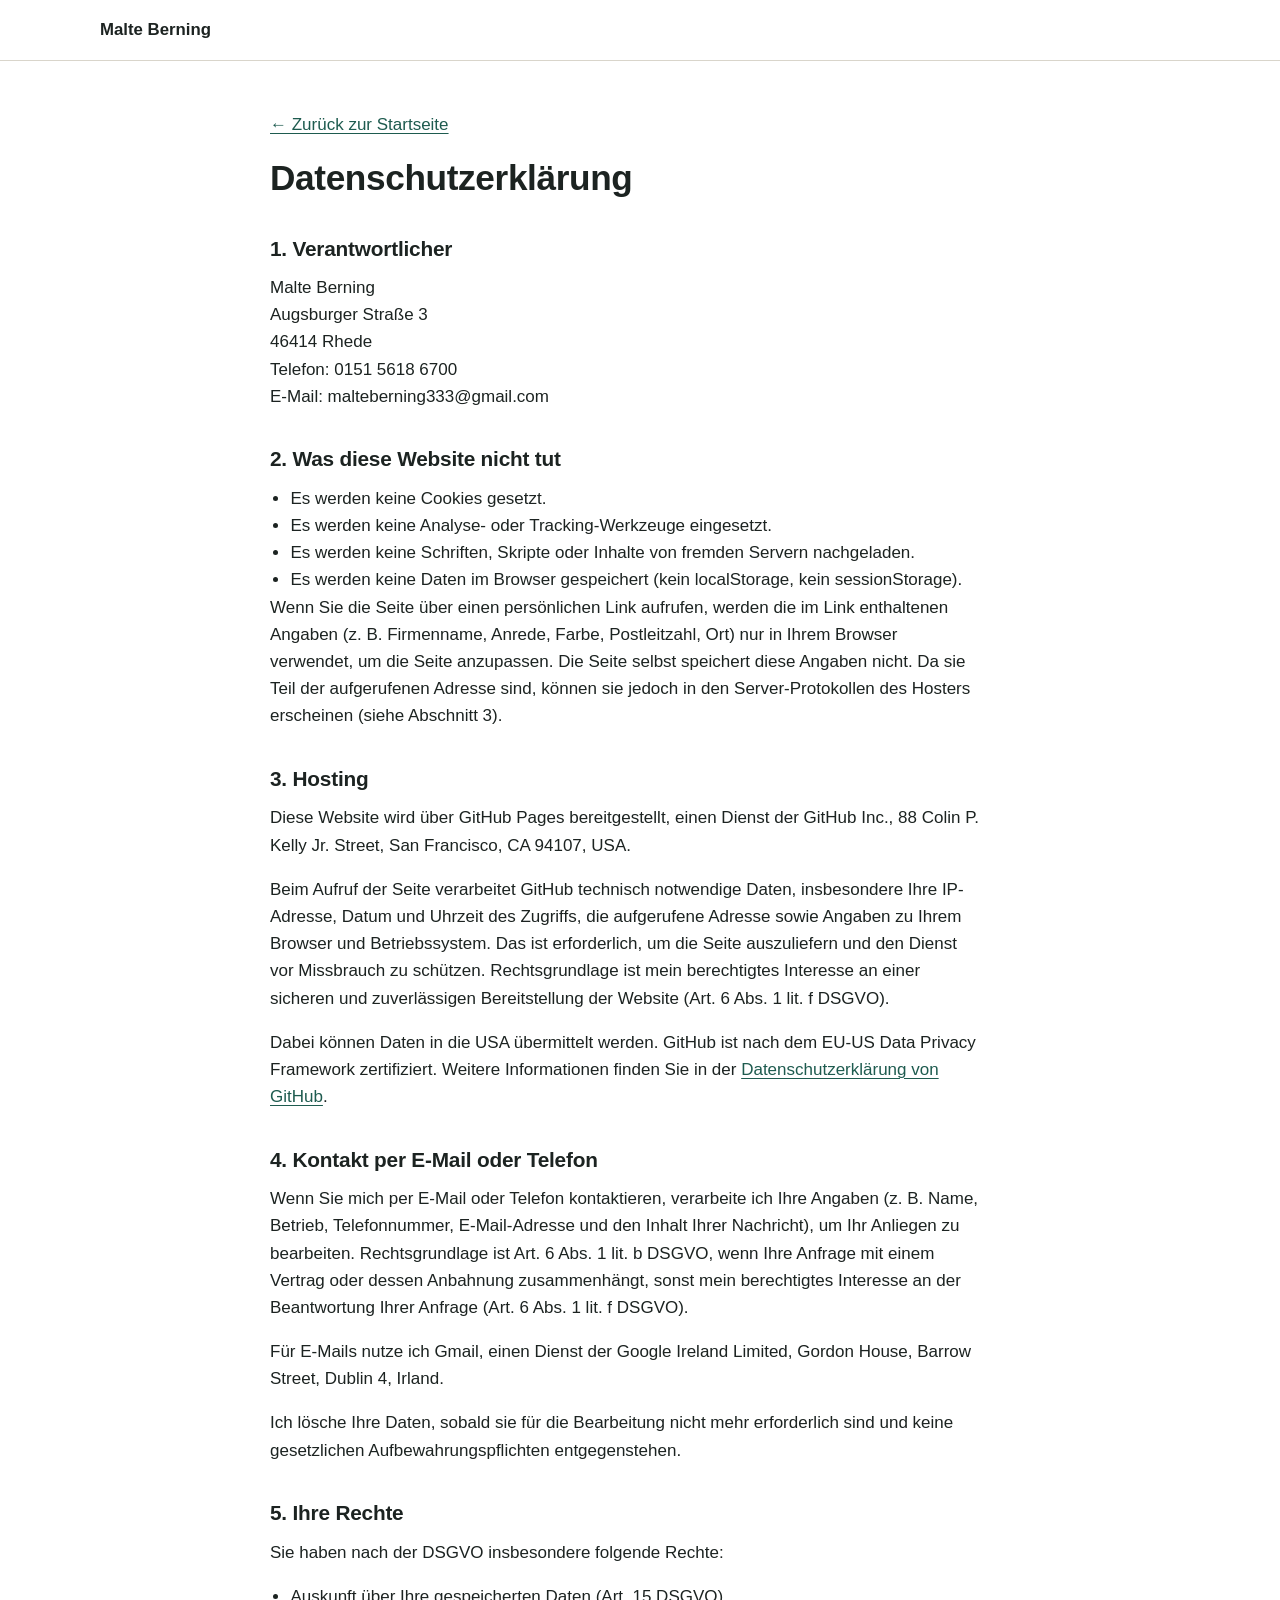
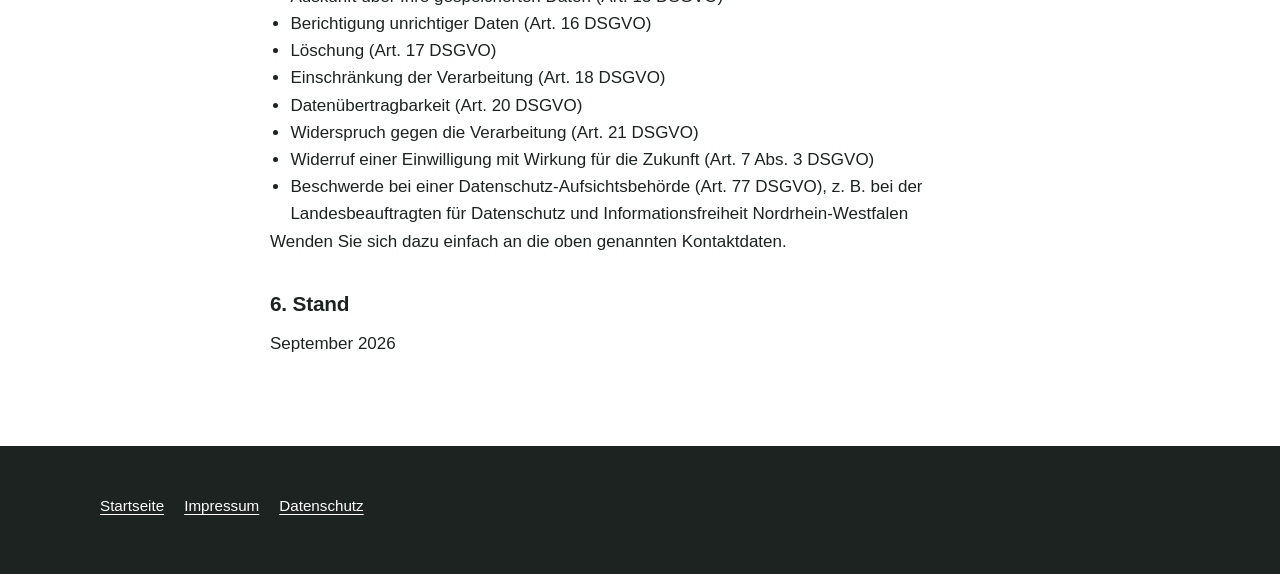
==== commit 8c940ea4: "Impressum und Datenschutzerklärung vervollständigen - Impressum: keine USt-IdNr. (nicht vorhanden), " ====
--- a/datenschutz.html
+++ b/datenschutz.html
@@ -21,8 +21,6 @@
     <a class="back-link" href="index.html">← Zurück zur Startseite</a>
     <h1>Datenschutzerklärung</h1>
 
-    <p class="placeholder-note">Hinweis: Dies ist nur ein Gerüst mit Platzhaltern. Der Text muss vor der Veröffentlichung rechtlich geprüft und an Ihre tatsächliche Situation (Hoster, Mail-Anbieter) angepasst werden. Er ist keine Rechtsberatung.</p>
-
     <h2>1. Verantwortlicher</h2>
     <p>
       Malte Berning<br>
@@ -39,13 +37,17 @@
       <li>Es werden keine Schriften, Skripte oder Inhalte von fremden Servern nachgeladen.</li>
       <li>Es werden keine Daten im Browser gespeichert (kein localStorage, kein sessionStorage).</li>
     </ul>
-    <p>Wenn Sie die Seite über einen persönlichen Link aufrufen, werden die im Link enthaltenen Angaben (z. B. Firmenname, Anrede, Farbe, Postleitzahl, Ort) nur in Ihrem Browser verwendet, um die Seite anzupassen. Sie werden dabei nicht an uns übertragen oder gespeichert. [Bitte prüfen: Die Link-Parameter können in den Server-Protokollen des Hosters erscheinen, siehe Abschnitt 3.]</p>
+    <p>Wenn Sie die Seite über einen persönlichen Link aufrufen, werden die im Link enthaltenen Angaben (z. B. Firmenname, Anrede, Farbe, Postleitzahl, Ort) nur in Ihrem Browser verwendet, um die Seite anzupassen. Die Seite selbst speichert diese Angaben nicht. Da sie Teil der aufgerufenen Adresse sind, können sie jedoch in den Server-Protokollen des Hosters erscheinen (siehe Abschnitt 3).</p>
 
     <h2>3. Hosting</h2>
-    <p>[Name und Anschrift des Hosters, z. B. GitHub Inc. (GitHub Pages) oder Ihr Webhoster. Beschreibung, welche Daten beim Aufruf der Seite verarbeitet werden (z. B. IP-Adresse, Datum und Uhrzeit, aufgerufene Adresse, Browser), zu welchem Zweck, auf welcher Rechtsgrundlage (z. B. Art. 6 Abs. 1 lit. f DSGVO) und wie lange. Ggf. Hinweis auf Datenübermittlung in Drittländer.]</p>
+    <p>Diese Website wird über GitHub Pages bereitgestellt, einen Dienst der GitHub Inc., 88 Colin P. Kelly Jr. Street, San Francisco, CA 94107, USA.</p>
+    <p>Beim Aufruf der Seite verarbeitet GitHub technisch notwendige Daten, insbesondere Ihre IP-Adresse, Datum und Uhrzeit des Zugriffs, die aufgerufene Adresse sowie Angaben zu Ihrem Browser und Betriebssystem. Das ist erforderlich, um die Seite auszuliefern und den Dienst vor Missbrauch zu schützen. Rechtsgrundlage ist mein berechtigtes Interesse an einer sicheren und zuverlässigen Bereitstellung der Website (Art. 6 Abs. 1 lit. f DSGVO).</p>
+    <p>Dabei können Daten in die USA übermittelt werden. GitHub ist nach dem EU-US Data Privacy Framework zertifiziert. Weitere Informationen finden Sie in der <a href="https://docs.github.com/de/site-policy/privacy-policies/github-general-privacy-statement" rel="noopener">Datenschutzerklärung von GitHub</a>.</p>
 
-    <h2>4. Kontakt per E-Mail, Telefon oder WhatsApp</h2>
-    <p>[Beschreibung der Verarbeitung bei Kontakt per E-Mail und Telefon. Falls WhatsApp angeboten wird: Hinweis, dass beim Klick auf den WhatsApp-Knopf eine Verbindung zu WhatsApp (Meta Platforms Ireland Ltd.) aufgebaut wird und dort eigene Datenschutzbestimmungen gelten.]</p>
+    <h2>4. Kontakt per E-Mail oder Telefon</h2>
+    <p>Wenn Sie mich per E-Mail oder Telefon kontaktieren, verarbeite ich Ihre Angaben (z. B. Name, Betrieb, Telefonnummer, E-Mail-Adresse und den Inhalt Ihrer Nachricht), um Ihr Anliegen zu bearbeiten. Rechtsgrundlage ist Art. 6 Abs. 1 lit. b DSGVO, wenn Ihre Anfrage mit einem Vertrag oder dessen Anbahnung zusammenhängt, sonst mein berechtigtes Interesse an der Beantwortung Ihrer Anfrage (Art. 6 Abs. 1 lit. f DSGVO).</p>
+    <p>Für E-Mails nutze ich Gmail, einen Dienst der Google Ireland Limited, Gordon House, Barrow Street, Dublin 4, Irland.</p>
+    <p>Ich lösche Ihre Daten, sobald sie für die Bearbeitung nicht mehr erforderlich sind und keine gesetzlichen Aufbewahrungspflichten entgegenstehen.</p>
 
     <h2>5. Ihre Rechte</h2>
     <p>Sie haben nach der DSGVO insbesondere folgende Rechte:</p>
@@ -57,12 +59,12 @@
       <li>Datenübertragbarkeit (Art. 20 DSGVO)</li>
       <li>Widerspruch gegen die Verarbeitung (Art. 21 DSGVO)</li>
       <li>Widerruf einer Einwilligung mit Wirkung für die Zukunft (Art. 7 Abs. 3 DSGVO)</li>
-      <li>Beschwerde bei einer Datenschutz-Aufsichtsbehörde (Art. 77 DSGVO), z. B. [zuständige Landesbehörde]</li>
+      <li>Beschwerde bei einer Datenschutz-Aufsichtsbehörde (Art. 77 DSGVO), z. B. bei der Landesbeauftragten für Datenschutz und Informationsfreiheit Nordrhein-Westfalen</li>
     </ul>
     <p>Wenden Sie sich dazu einfach an die oben genannten Kontaktdaten.</p>
 
     <h2>6. Stand</h2>
-    <p>[Monat Jahr]</p>
+    <p>September 2026</p>
   </div>
 </main>
 
